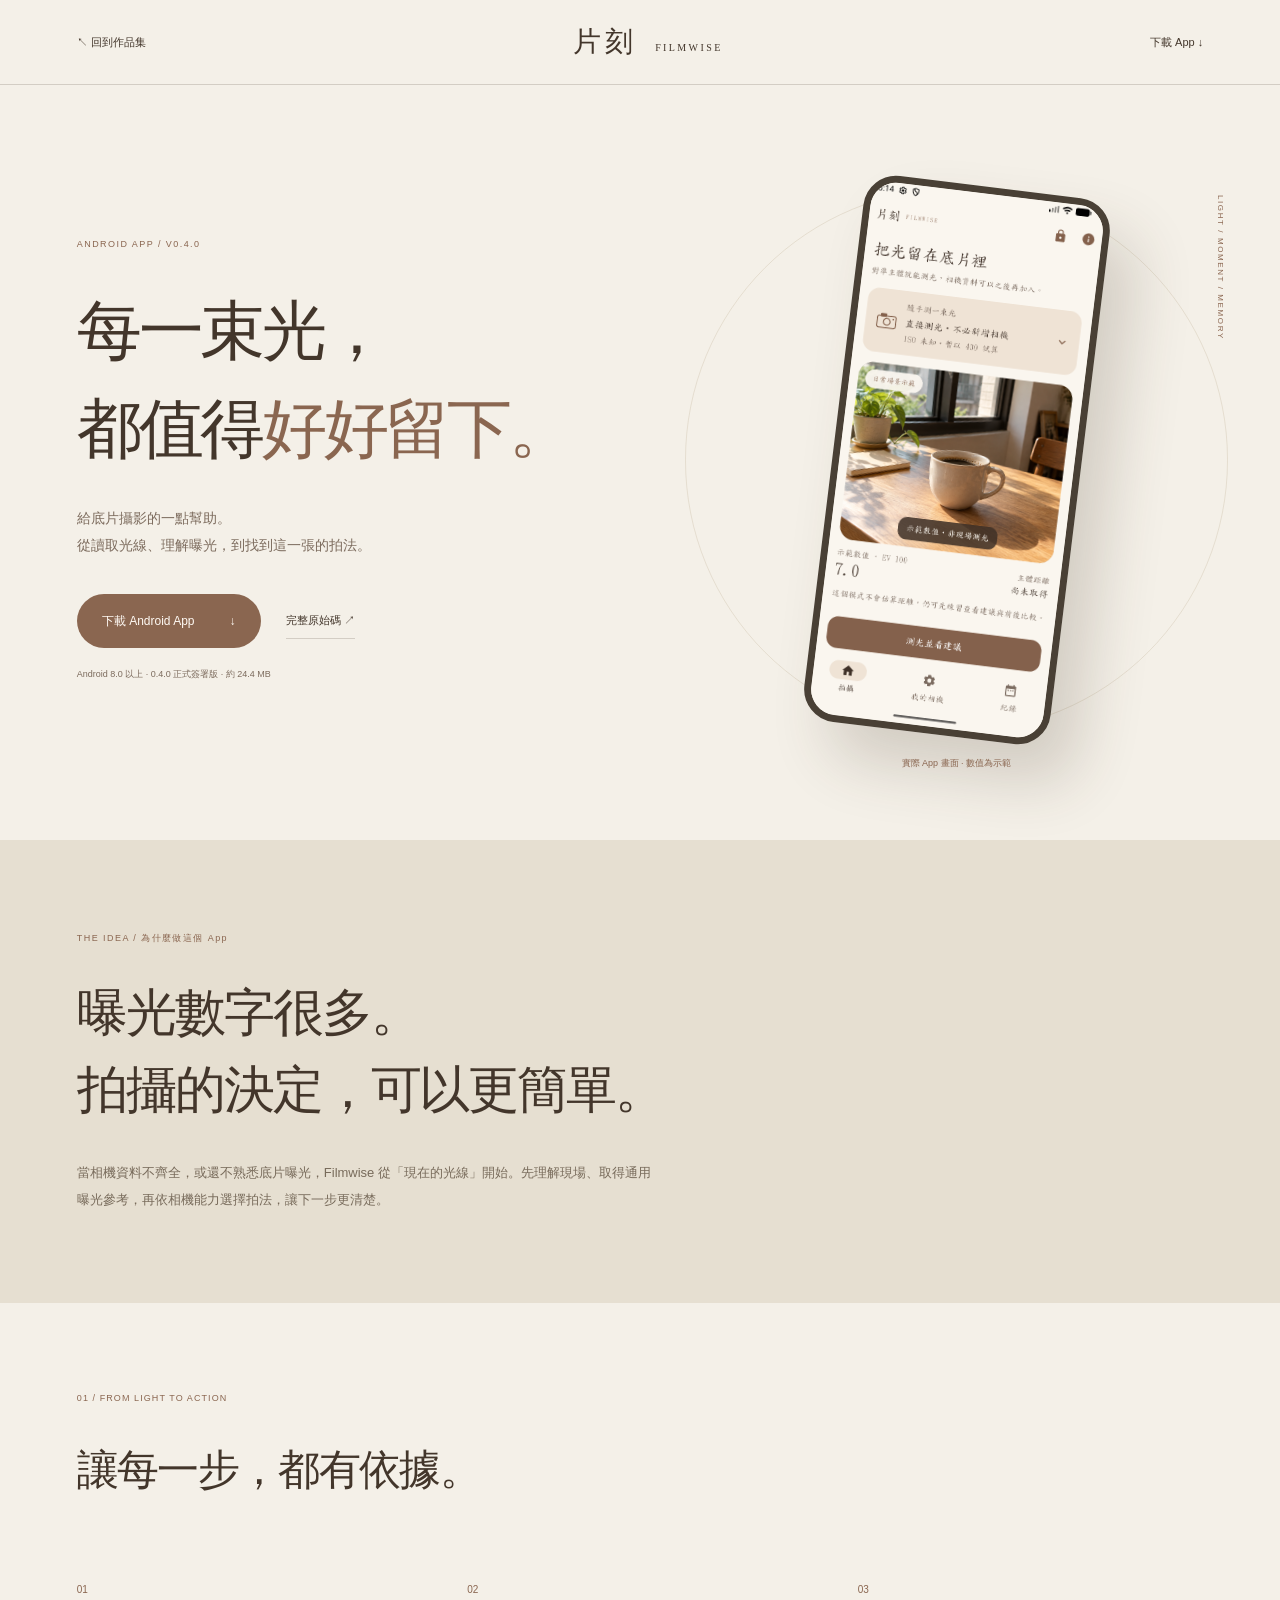
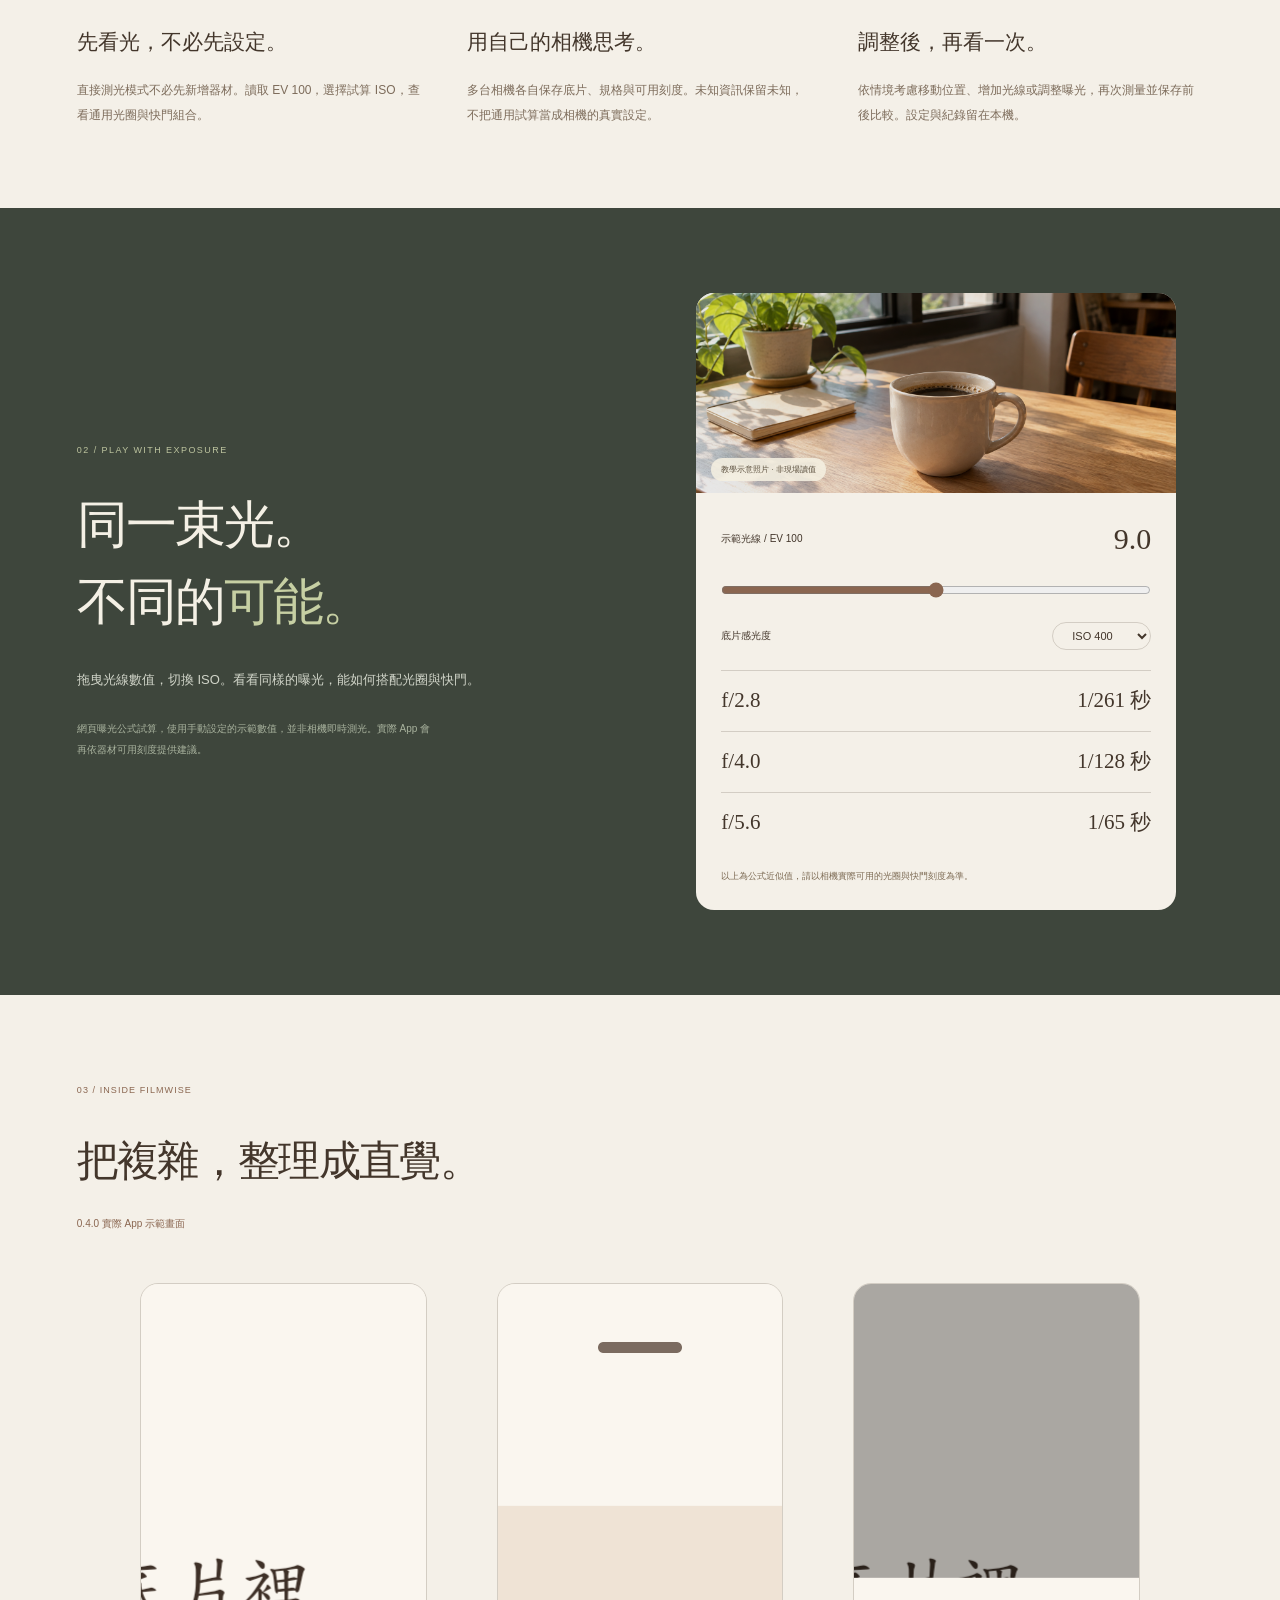
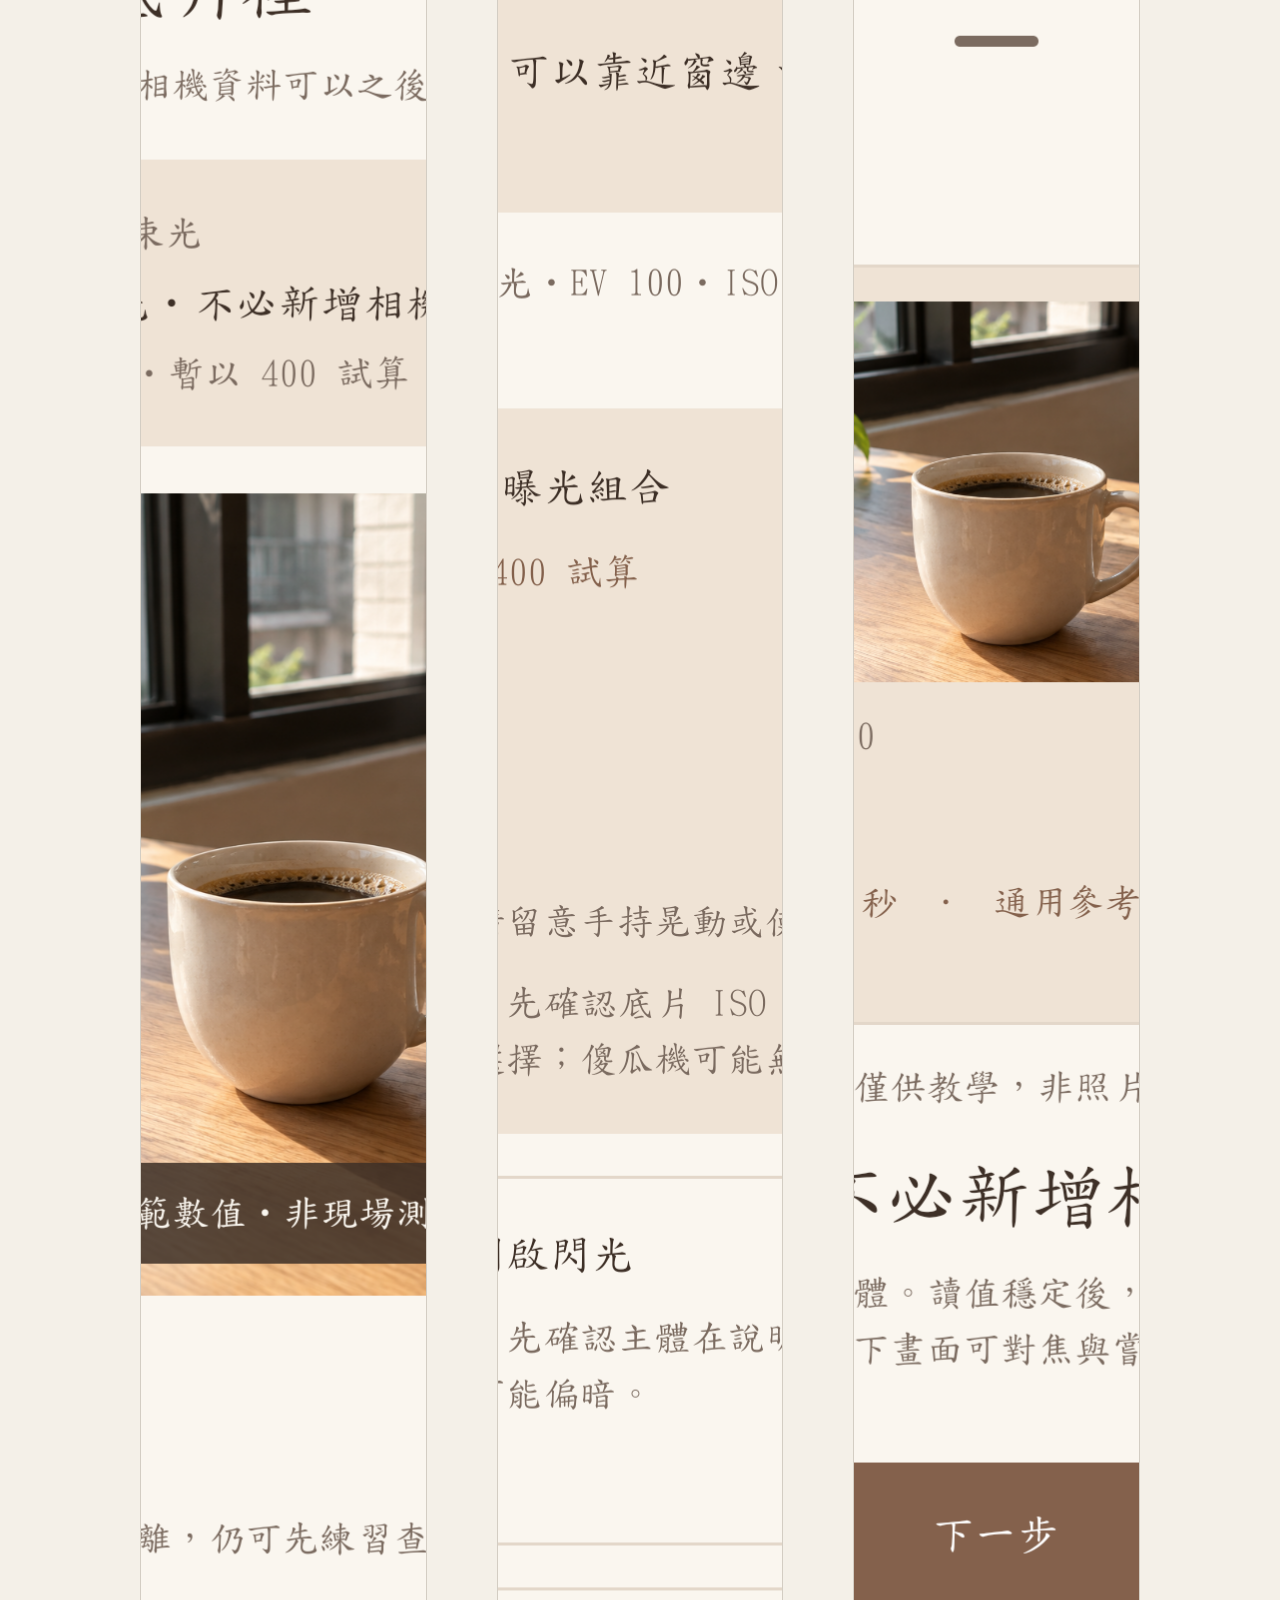
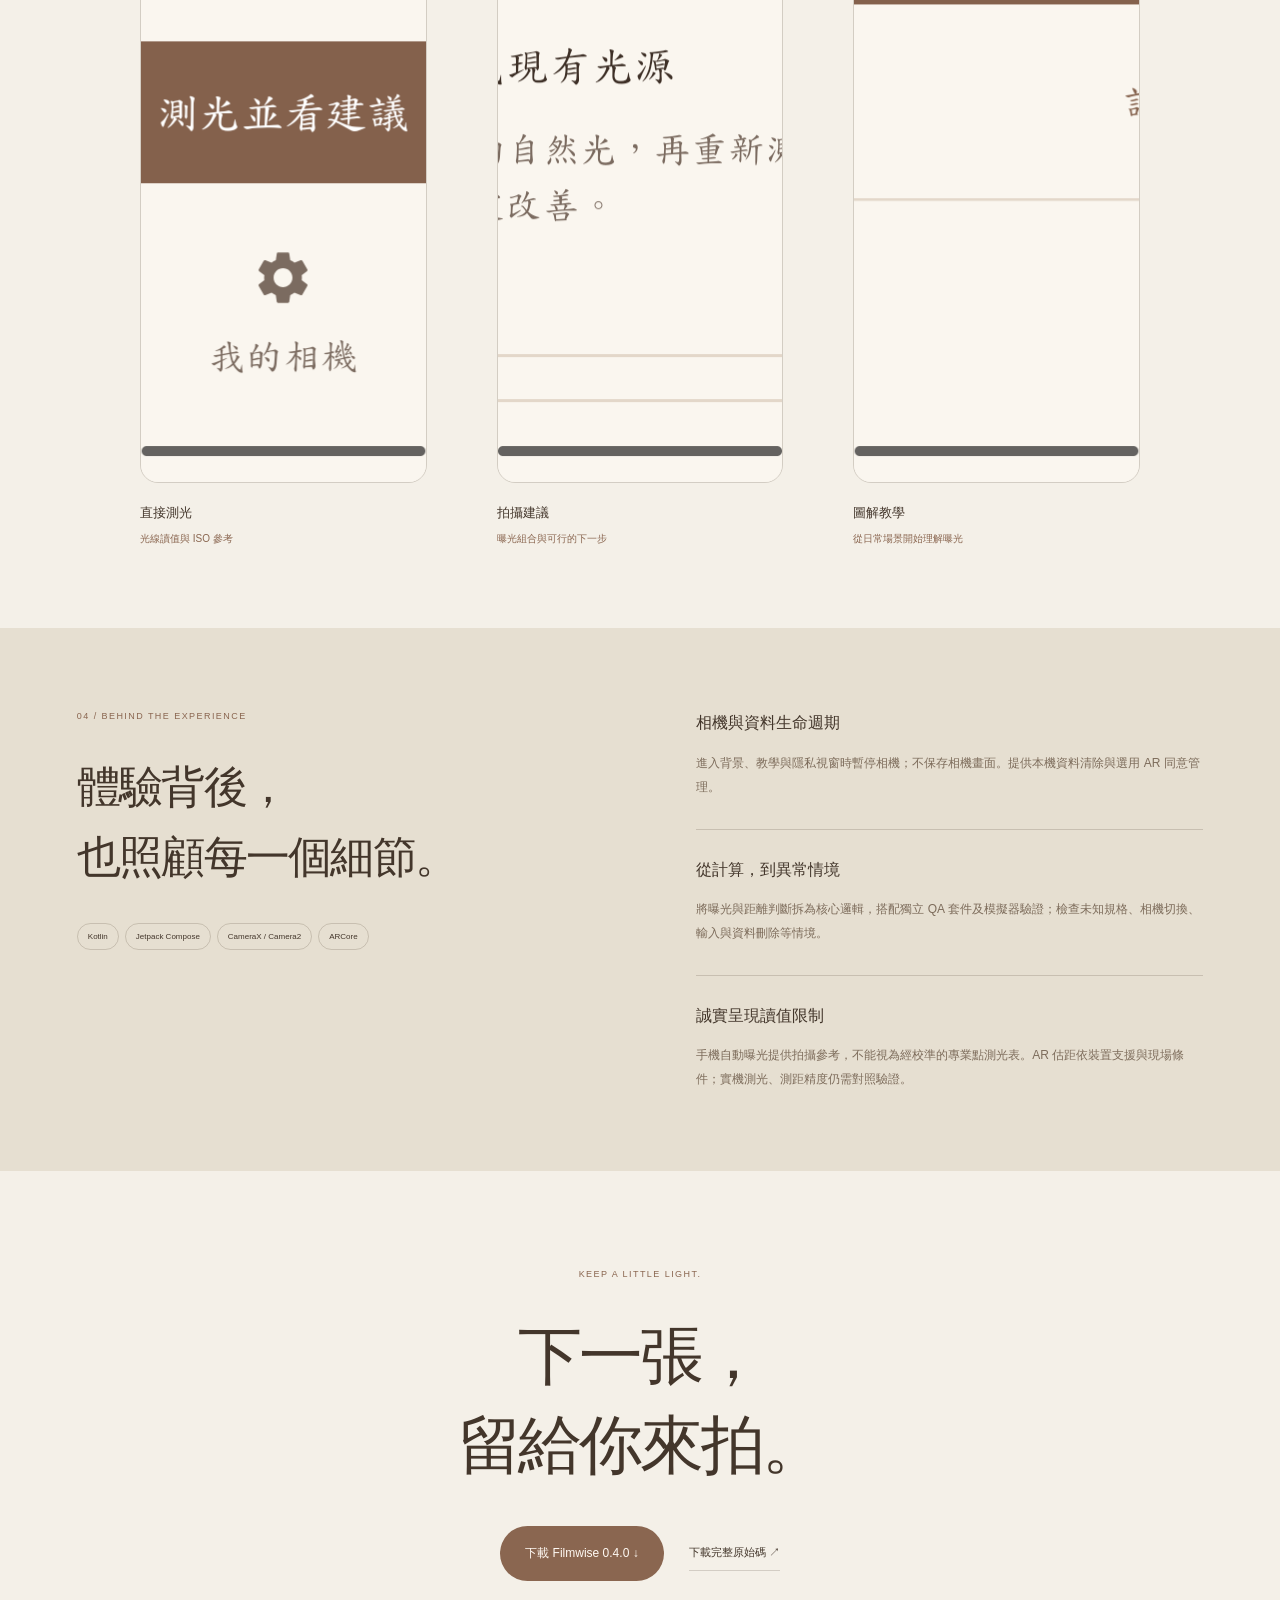
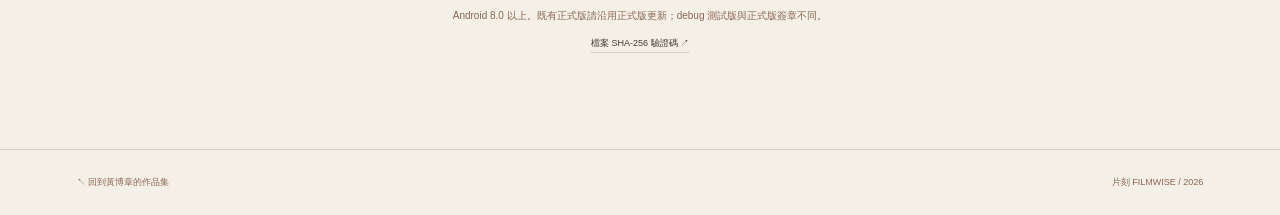
==== projects/filmwise/index.html @ e75cb373 "Redesign portfolio and showcase Filmwise, ColdChain and private Agent overview" ====
<!doctype html><html lang="zh-Hant"><head><meta charset="utf-8"><meta name="viewport" content="width=device-width,initial-scale=1"><meta name="theme-color" content="#f4f0e8"><title>片刻 Filmwise 0.4.0 — 把光留在底片裡。</title><meta name="description" content="Filmwise Android 測光 App：直接測光、ISO 換算、曝光參考、多相機設定與前後比較。探索實際畫面，體驗曝光試算，下載 Android App 與原始碼。"><link rel="icon" href="../../assets/favicon.svg"><link rel="stylesheet" href="filmwise.css"><script src="filmwise.js" defer></script></head><body><a class="skip" href="#main">跳至內容</a><header><a class="back" href="../../#filmwise">↖ 回到作品集</a><a class="wordmark" href="#home">片刻 <span>FILMWISE</span></a><a class="header-download" href="../../downloads/Filmwise-0.4.0-release.apk" download>下載 App ↓</a></header><main id="main"><section class="app-hero" id="home"><div class="hero-text"><p class="eyebrow">ANDROID APP / V0.4.0</p><h1>每一束光，<br>都值得<span>好好留下。</span></h1><p>給底片攝影的一點幫助。<br>從讀取光線、理解曝光，到找到這一張的拍法。</p><div class="hero-actions"><a class="button" href="../../downloads/Filmwise-0.4.0-release.apk" download>下載 Android App <span>↓</span></a><a class="source-link" href="../../downloads/Filmwise-0.4.0-source.zip" download>完整原始碼 ↗</a></div><p class="download-meta">Android 8.0 以上 · 0.4.0 正式簽署版 · 約 24.4 MB</p></div><div class="hero-device"><span class="device-orbit"></span><span class="device-caption">LIGHT / MOMENT / MEMORY</span><div class="device"><img src="../../assets/filmwise-meter.png" width="1080" height="2400" alt="Filmwise 0.4.0 直接測光的實際 App 示範畫面"></div><span class="image-caption">實際 App 畫面 · 數值為示範</span></div></section><section class="statement"><p class="eyebrow">THE IDEA / 為什麼做這個 App</p><h2>曝光數字很多。<br>拍攝的決定，可以更簡單。</h2><p>當相機資料不齊全，或還不熟悉底片曝光，Filmwise 從「現在的光線」開始。先理解現場、取得通用曝光參考，再依相機能力選擇拍法，讓下一步更清楚。</p></section><section class="features"><div class="section-title"><span>01 / FROM LIGHT TO ACTION</span><h2>讓每一步，都有依據。</h2></div><div class="feature-grid"><article><b>01</b><h3>先看光，不必先設定。</h3><p>直接測光模式不必先新增器材。讀取 EV 100，選擇試算 ISO，查看通用光圈與快門組合。</p></article><article><b>02</b><h3>用自己的相機思考。</h3><p>多台相機各自保存底片、規格與可用刻度。未知資訊保留未知，不把通用試算當成相機的真實設定。</p></article><article><b>03</b><h3>調整後，再看一次。</h3><p>依情境考慮移動位置、增加光線或調整曝光，再次測量並保存前後比較。設定與紀錄留在本機。</p></article></div></section><section class="simulator" id="try"><div class="sim-copy"><p class="eyebrow">02 / PLAY WITH EXPOSURE</p><h2>同一束光。<br>不同的<span>可能。</span></h2><p>拖曳光線數值，切換 ISO。看看同樣的曝光，能如何搭配光圈與快門。</p><p class="sim-note">網頁曝光公式試算，使用手動設定的示範數值，並非相機即時測光。實際 App 會再依器材可用刻度提供建議。</p></div><div class="sim-panel"><div class="sim-scene"><img src="../../assets/filmwise-scene.png" width="1536" height="1024" alt="窗邊咖啡桌的教學示意照片" loading="lazy"><span>教學示意照片 · 非現場讀值</span></div><div class="sim-controls"><div class="ev-header"><label for="ev-input">示範光線 / EV 100</label><output id="ev-value" for="ev-input">9.0</output></div><input id="ev-input" type="range" min="3" max="15" value="9" step="0.5"><div class="iso-row"><label for="iso-select">底片感光度</label><select id="iso-select"><option value="100">ISO 100</option><option value="200">ISO 200</option><option value="400" selected>ISO 400</option><option value="800">ISO 800</option><option value="1600">ISO 1600</option></select></div><div id="exposure-results" aria-live="polite" aria-atomic="true"></div><p id="exposure-note" class="exposure-note"></p></div></div></section><section class="screens"><div class="section-title"><span>03 / INSIDE FILMWISE</span><h2>把複雜，整理成直覺。</h2><p>0.4.0 實際 App 示範畫面</p></div><div class="screens-grid"><figure><img src="../../assets/filmwise-meter.png" width="1080" height="2400" loading="lazy" alt="Filmwise 直接測光首頁"><figcaption><b>直接測光</b><span>光線讀值與 ISO 參考</span></figcaption></figure><figure><img src="../../assets/filmwise-advice.png" width="1080" height="2400" loading="lazy" alt="Filmwise 的曝光參考與拍攝建議"><figcaption><b>拍攝建議</b><span>曝光組合與可行的下一步</span></figcaption></figure><figure><img src="../../assets/filmwise-tutorial.png" width="1080" height="2400" loading="lazy" alt="Filmwise 原生圖解教學"><figcaption><b>圖解教學</b><span>從日常場景開始理解曝光</span></figcaption></figure></div></section><section class="engineering"><div><p class="eyebrow">04 / BEHIND THE EXPERIENCE</p><h2>體驗背後，<br>也照顧每一個細節。</h2><div class="tech-tags"><span>Kotlin</span><span>Jetpack Compose</span><span>CameraX / Camera2</span><span>ARCore</span></div></div><div class="engineering-text"><article><h3>相機與資料生命週期</h3><p>進入背景、教學與隱私視窗時暫停相機；不保存相機畫面。提供本機資料清除與選用 AR 同意管理。</p></article><article><h3>從計算，到異常情境</h3><p>將曝光與距離判斷拆為核心邏輯，搭配獨立 QA 套件及模擬器驗證；檢查未知規格、相機切換、輸入與資料刪除等情境。</p></article><article><h3>誠實呈現讀值限制</h3><p>手機自動曝光提供拍攝參考，不能視為經校準的專業點測光表。AR 估距依裝置支援與現場條件；實機測光、測距精度仍需對照驗證。</p></article></div></section><section class="get-app"><p class="eyebrow">KEEP A LITTLE LIGHT.</p><h2>下一張，<br>留給你來拍。</h2><div class="hero-actions"><a class="button" href="../../downloads/Filmwise-0.4.0-release.apk" download>下載 Filmwise 0.4.0 ↓</a><a class="source-link" href="../../downloads/Filmwise-0.4.0-source.zip" download>下載完整原始碼 ↗</a></div><p>Android 8.0 以上。既有正式版請沿用正式版更新；debug 測試版與正式版簽章不同。</p><a class="checksum" href="../../downloads/SHA256SUMS.txt">檔案 SHA-256 驗證碼 ↗</a></section></main><footer><a href="../../#filmwise">↖ 回到黃博章的作品集</a><span>片刻 FILMWISE / 2026</span></footer></body></html>
---- projects/filmwise/filmwise.css ----
:root{--paper:#f4f0e8;--ink:#43362b;--brown:#8a6650;--line:#49382730;--pad:clamp(24px,6vw,96px)}
*{box-sizing:border-box}html{scroll-behavior:smooth;scroll-padding-top:90px}body{margin:0;background:var(--paper);color:var(--ink);font-family:Arial,"Microsoft JhengHei",sans-serif;font-size:14px;line-height:1.9}h1,h2,h3,p{margin:0}h1,h2,h3{font-weight:500}a{color:inherit;text-decoration:none}button,select,input{font:inherit}a:focus-visible,input:focus-visible,select:focus-visible{outline:3px solid #956d42;outline-offset:5px}img{max-width:100%;display:block}.skip{position:fixed;top:-100px}.skip:focus{top:10px;left:10px;z-index:99;background:white;padding:10px}
header{height:85px;padding:0 var(--pad);display:flex;justify-content:space-between;align-items:center;border-bottom:1px solid var(--line)}.back,.header-download{font-size:11px}.wordmark{font-family:Georgia,"KaiTi",serif;font-size:28px;letter-spacing:.13em}.wordmark span{font-size:10px;letter-spacing:.24em;margin-left:8px}
.app-hero{padding:75px var(--pad) 80px;display:grid;grid-template-columns:1.2fr 1fr;gap:40px;min-height:740px;align-items:center;overflow:hidden}.eyebrow{font-size:9px;letter-spacing:.16em;color:var(--brown);margin-bottom:28px}h1{font-size:clamp(42px,5.1vw,76px);line-height:1.5;letter-spacing:-.05em}h1 span,.sim-copy h2 span{color:var(--brown)}.hero-text>p:not(.eyebrow){font-size:14px;margin-top:28px;color:#7c6b5d}.hero-actions{display:flex;gap:25px;align-items:center;flex-wrap:wrap;margin-top:35px}.button{display:inline-flex;justify-content:space-between;gap:35px;padding:16px 25px;border-radius:40px;background:var(--brown);color:#fffaf4;font-size:12px;transition:background .3s,transform .3s}.button:hover{background:#503c2c;transform:translateY(-3px)}.source-link{font-size:11px;border-bottom:1px solid var(--line);padding:7px 0}.hero-text .download-meta{font-size:9px!important;margin-top:18px!important}
.hero-device{position:relative;display:grid;place-items:center;padding:25px;min-height:600px}.device{height:550px;aspect-ratio:1080/2400;overflow:hidden;border-radius:33px;border:7px solid #494035;box-shadow:30px 35px 60px #44372630;transform:rotate(7deg);animation:float 7s ease-in-out infinite}.device img{height:100%;width:100%;object-fit:cover;object-position:top}.device-orbit{position:absolute;width:110%;aspect-ratio:1;border-radius:50%;border:1px solid #8d6e4325;max-width:580px}.device-caption{position:absolute;right:-25px;top:35px;writing-mode:vertical-rl;font-size:8px;letter-spacing:.2em;color:var(--brown)}.image-caption{position:absolute;bottom:-12px;font-size:9px;color:var(--brown)}
.statement{padding:90px var(--pad);background:#e6dfd1}.statement h2{font-size:clamp(30px,4vw,56px);line-height:1.5;letter-spacing:-.04em}.statement>p:last-child{max-width:580px;color:#786b5b;margin-top:30px;line-height:2.1;font-size:13px}.features,.screens{padding:80px var(--pad)}.section-title>span{font-size:9px;color:var(--brown);letter-spacing:.12em}.section-title h2{font-size:clamp(26px,3.3vw,45px);margin-top:20px;letter-spacing:-.04em}.feature-grid{display:grid;grid-template-columns:repeat(3,1fr);gap:45px;margin-top:65px}.feature-grid b{font-size:10px;font-weight:400;color:var(--brown)}.feature-grid h3{font-size:21px;margin:20px 0 16px}.feature-grid p{font-size:12px;color:#7d6c5b;line-height:2.1}
.simulator{background:#3e463c;color:#f4f0e5;display:grid;grid-template-columns:1fr 1fr;gap:10%;padding:85px var(--pad);align-items:center}.sim-copy .eyebrow{color:#bdc49f}.sim-copy h2{font-size:clamp(32px,4vw,58px);line-height:1.5;letter-spacing:-.04em}.sim-copy h2 span{color:#c6cfa3}.sim-copy>p:not(.eyebrow){font-size:13px;line-height:2.1;color:#d1d5c9;margin-top:25px}.sim-copy .sim-note{font-size:10px!important;color:#a9b39e!important;max-width:360px}.sim-panel{background:#f4f0e8;color:var(--ink);border-radius:18px;overflow:hidden;max-width:480px}.sim-scene{position:relative;height:200px;overflow:hidden}.sim-scene img{width:100%;height:100%;object-fit:cover;transition:filter .3s}.sim-scene>span{position:absolute;left:15px;bottom:12px;background:#f5f0e2df;color:#5c503e;padding:4px 10px;border-radius:20px;font-size:8px}.sim-controls{padding:25px}.ev-header{display:flex;justify-content:space-between;align-items:center}.ev-header label{font-size:10px}.ev-header output{font-size:30px;line-height:1.4;font-family:Georgia,serif}input[type=range]{accent-color:var(--brown);width:100%;margin:18px 0 20px;min-height:24px}.iso-row{display:flex;justify-content:space-between;align-items:center;margin-bottom:20px}.iso-row label{font-size:10px}.iso-row select{border:1px solid var(--line);background:transparent;border-radius:30px;padding:6px 15px;font-size:11px;color:var(--ink)}.exposure-row{display:flex;justify-content:space-between;padding:10px 0;border-top:1px solid var(--line);font-family:Georgia,serif;font-size:21px}.exposure-note{font-size:9px;color:#7d6b54;line-height:1.9;margin-top:15px}
.screens .section-title p{font-size:10px;color:var(--brown);margin-top:12px}.screens-grid{display:grid;grid-template-columns:repeat(3,1fr);gap:7%;margin:50px auto 0;max-width:1000px}.screens figure{margin:0;min-width:0}.screens figure img{border-radius:18px;border:1px solid var(--line);width:100%;aspect-ratio:1080/2400;object-fit:cover;object-position:top}.screens figcaption{margin-top:18px}.screens figcaption b{display:block;font-size:13px;font-weight:400}.screens figcaption span{display:block;color:var(--brown);font-size:10px;margin-top:4px}
.engineering{display:grid;grid-template-columns:1fr 1fr;gap:10%;padding:80px var(--pad);background:#e6dfd1}.engineering h2{font-size:clamp(27px,3.4vw,46px);line-height:1.6;letter-spacing:-.04em}.tech-tags{display:flex;flex-wrap:wrap;gap:6px;margin-top:30px}.tech-tags span{padding:5px 10px;border:1px solid var(--line);border-radius:20px;font-size:8px}.engineering-text article+article{margin-top:30px;padding-top:25px;border-top:1px solid var(--line)}.engineering-text h3{font-size:16px;margin-bottom:12px}.engineering-text p{font-size:12px;color:#7d6c5b;line-height:2}.get-app{padding:95px var(--pad);text-align:center}.get-app h2{font-size:clamp(40px,5vw,70px);line-height:1.4;letter-spacing:-.05em}.get-app .hero-actions{justify-content:center}.get-app>p:not(.eyebrow){font-size:10px;margin-top:25px;color:var(--brown)}.checksum{font-size:9px;display:inline-block;margin-top:10px;border-bottom:1px solid var(--line)}footer{display:flex;justify-content:space-between;border-top:1px solid var(--line);padding:24px var(--pad);font-size:9px;color:var(--brown)}@keyframes float{0%,100%{transform:rotate(7deg) translateY(0)}50%{transform:rotate(5deg) translateY(-14px)}}
.no-motion,.no-motion *{animation:none!important;transition:none!important;scroll-behavior:auto!important}
@media(max-width:700px){header{height:70px}.wordmark{font-size:22px}.wordmark span{display:none}.back,.header-download{font-size:10px}.app-hero{display:block;padding-top:50px}.eyebrow{margin-bottom:23px}h1{font-size:43px}.hero-text>p:not(.eyebrow){font-size:12px}.hero-actions{gap:22px}.button{font-size:11px;padding:14px 20px;gap:20px}.hero-device{min-height:560px;margin-top:40px;padding:20px 0}.device{height:500px}.device-caption{right:0}.statement{padding:55px var(--pad)}.statement h2{font-size:31px}.features,.screens{padding:55px var(--pad)}.section-title h2{font-size:29px}.feature-grid{display:block;margin-top:35px}.feature-grid article+article{margin-top:25px;padding-top:25px;border-top:1px solid var(--line)}.feature-grid h3{margin-top:10px}.simulator{display:block;padding:55px var(--pad)}.sim-copy h2{font-size:38px}.sim-panel{margin:35px auto 0}.sim-copy .sim-note{max-width:none}.screens-grid{display:flex;overflow-x:auto;gap:20px;scroll-snap-type:x mandatory;margin-top:30px;padding-bottom:20px}.screens figure{flex:0 0 71%;scroll-snap-align:start}.screens figure img{border-radius:16px}.engineering{display:block;padding:55px var(--pad)}.engineering h2{font-size:30px}.engineering-text{margin-top:40px}.get-app{padding:60px var(--pad)}.get-app h2{font-size:47px}.get-app .hero-actions{gap:17px;flex-direction:column}footer{gap:15px;font-size:8px}}@media(prefers-reduced-motion:reduce){html{scroll-behavior:auto}*,*:before,*:after{animation:none!important;transition:none!important}}
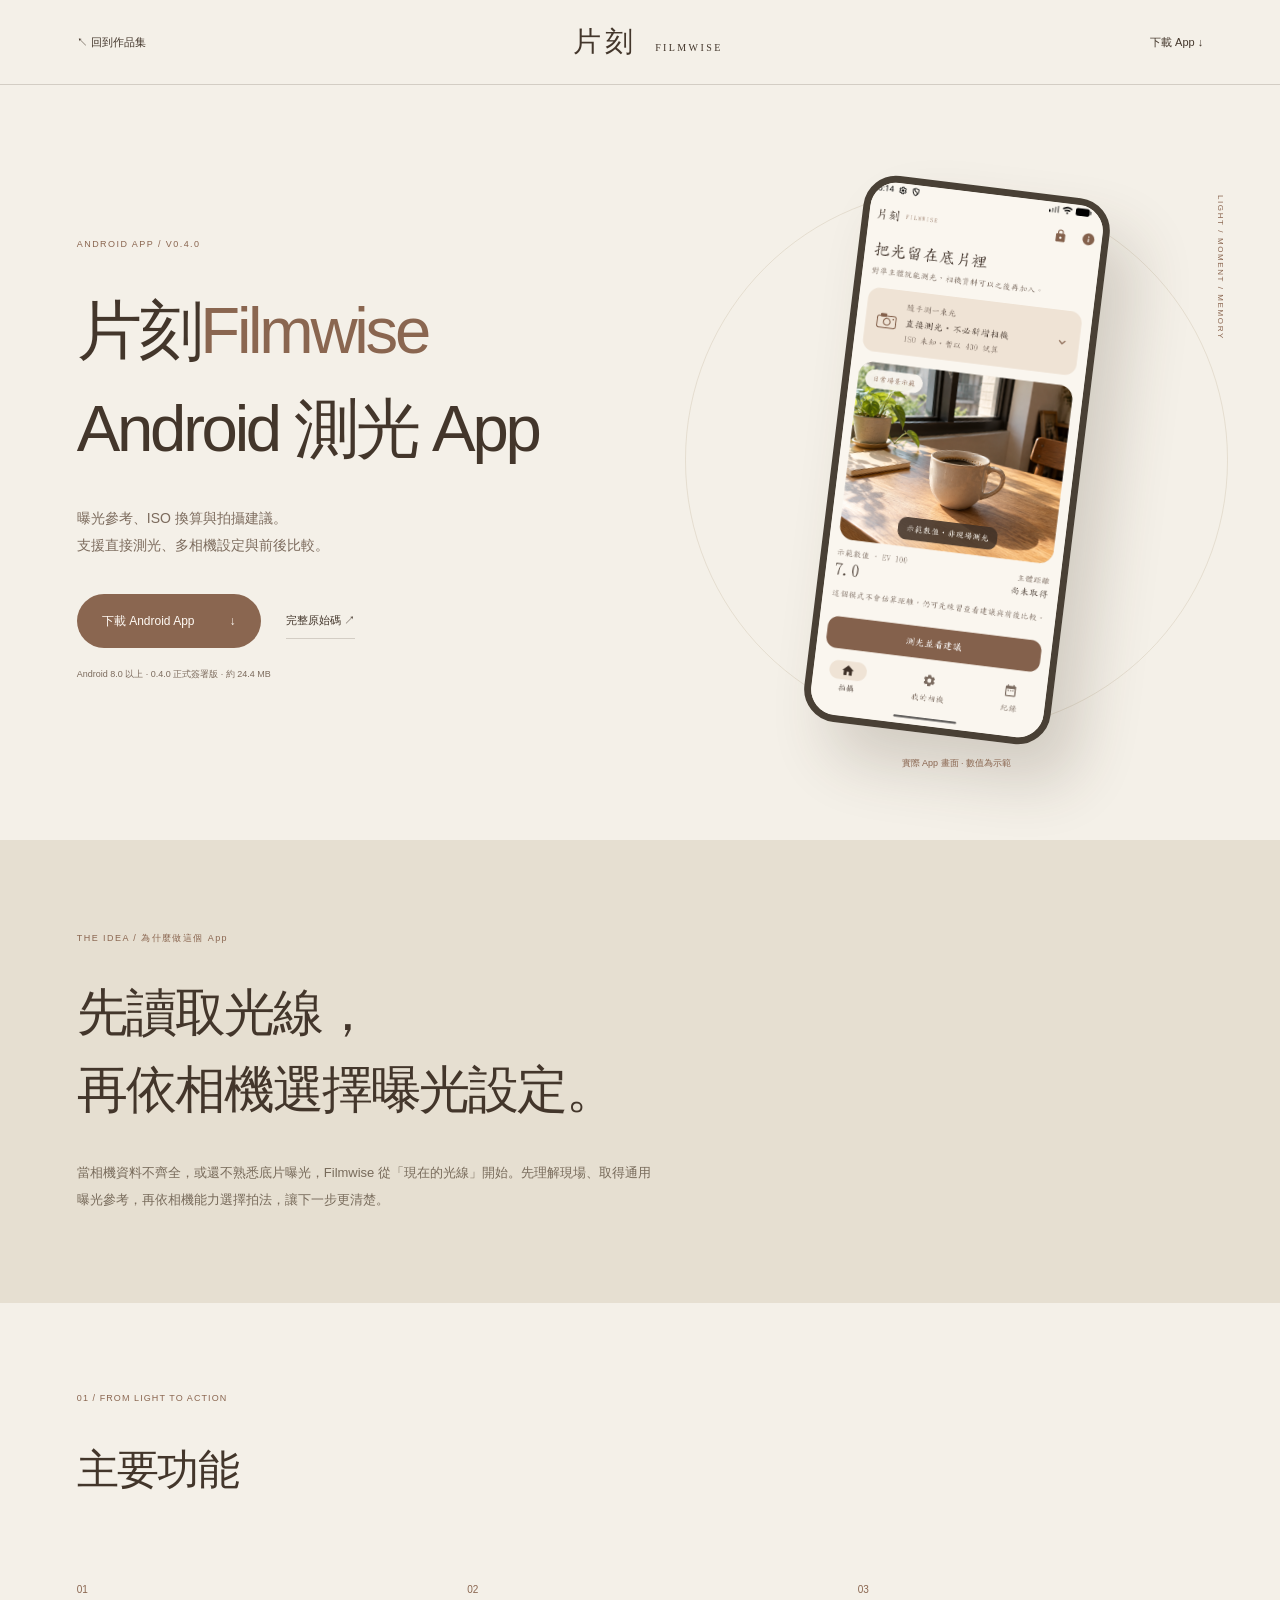
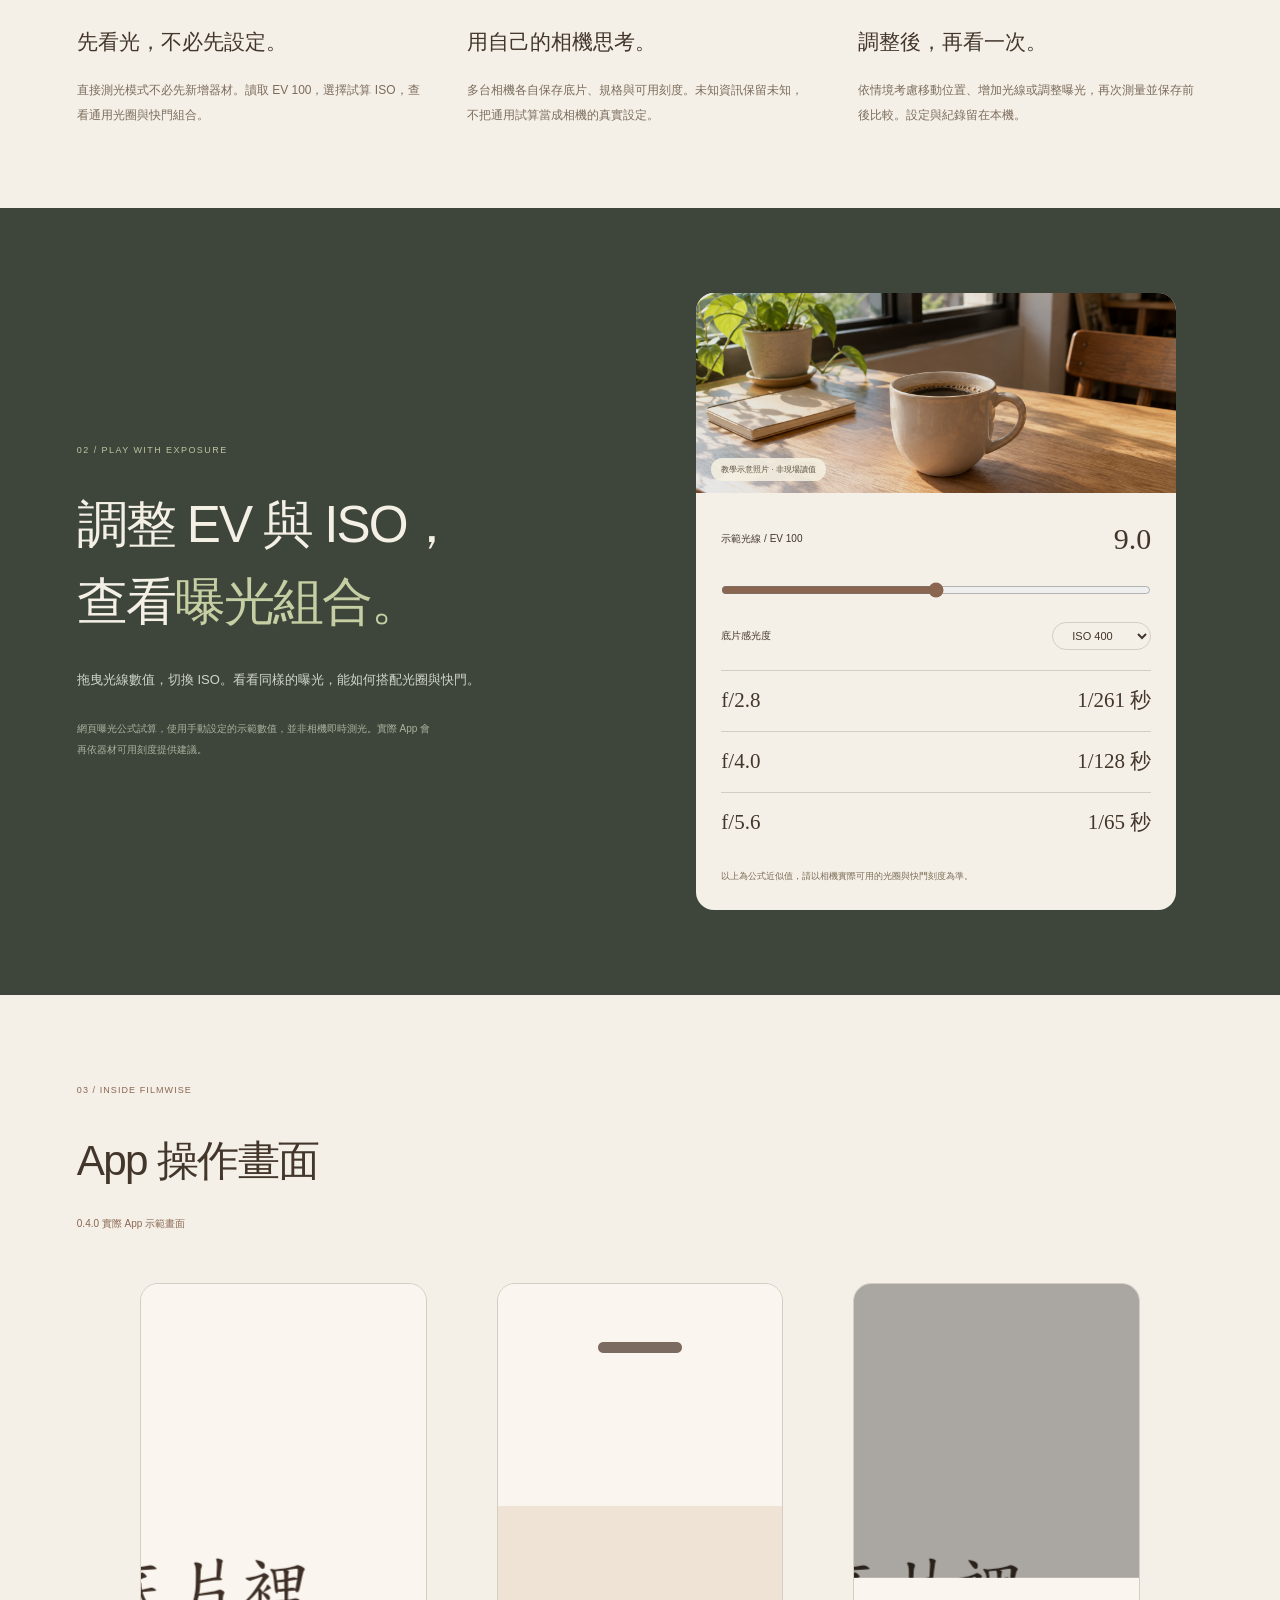
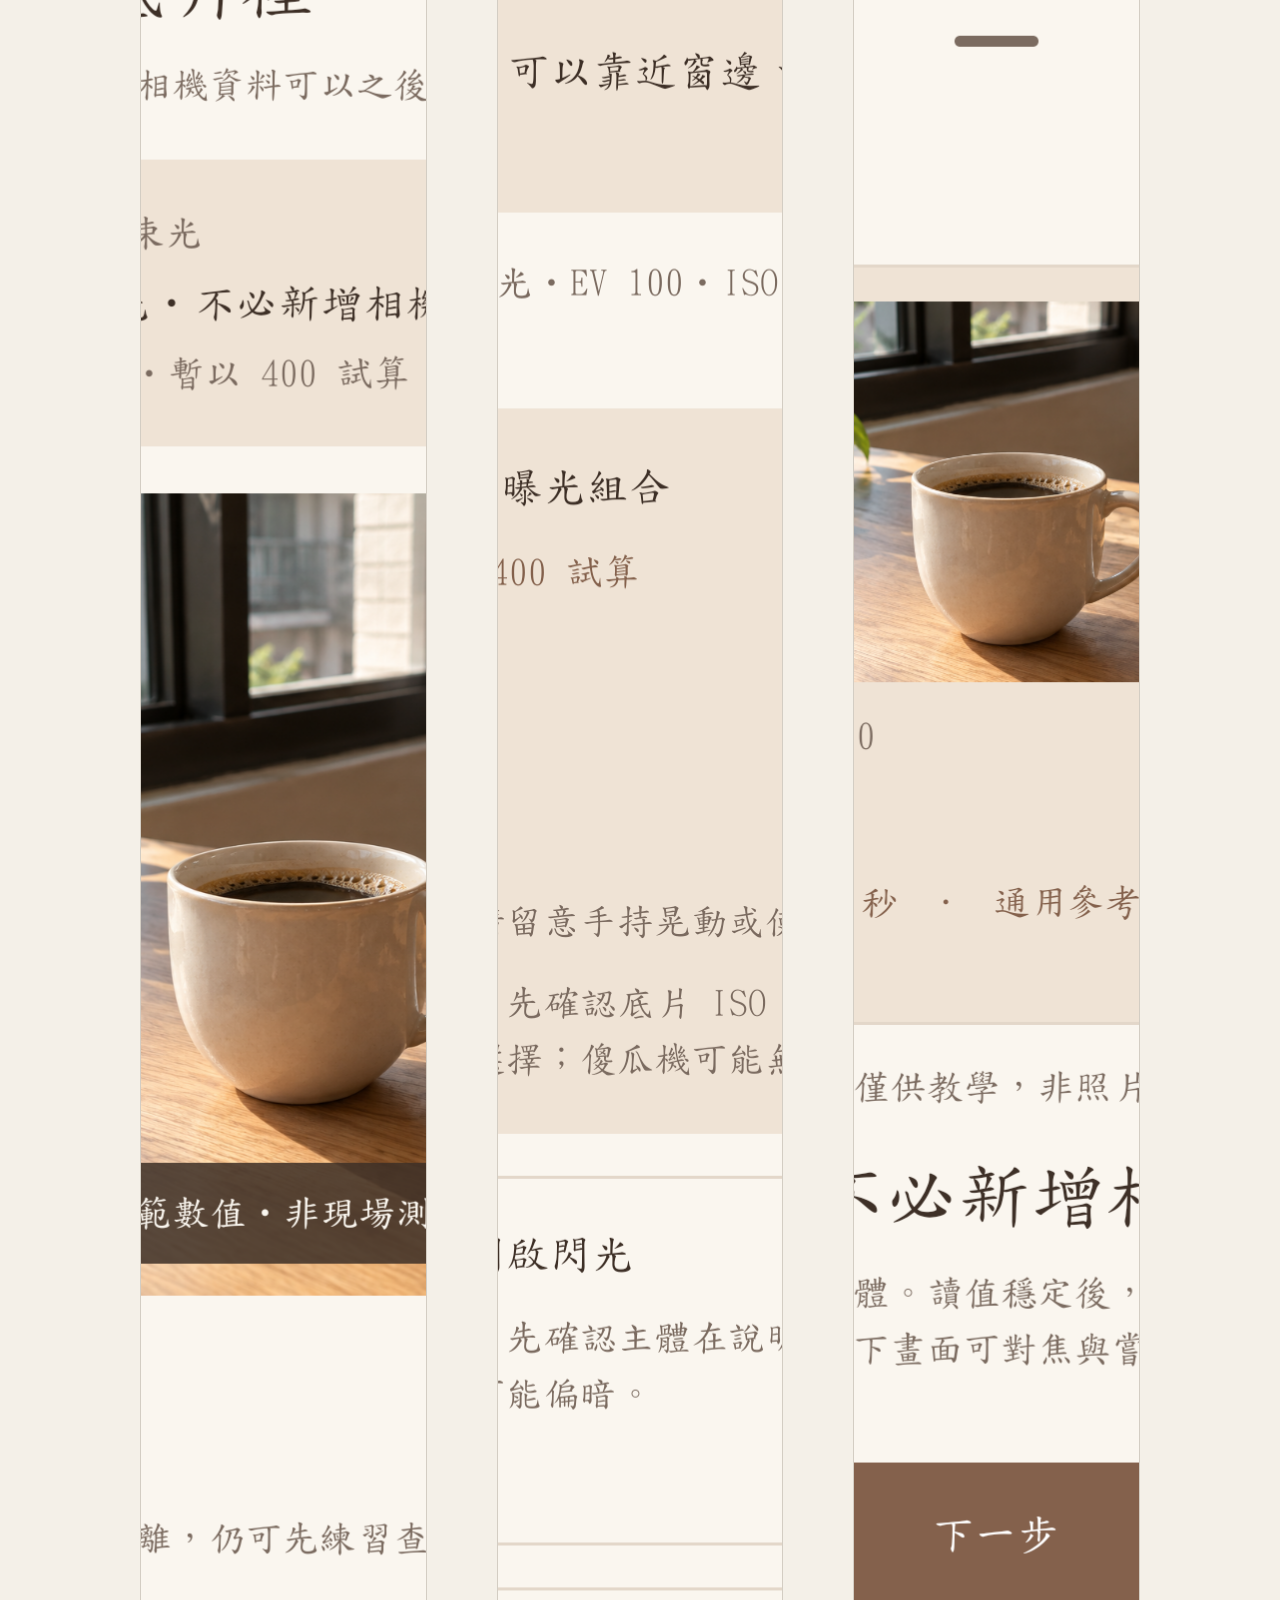
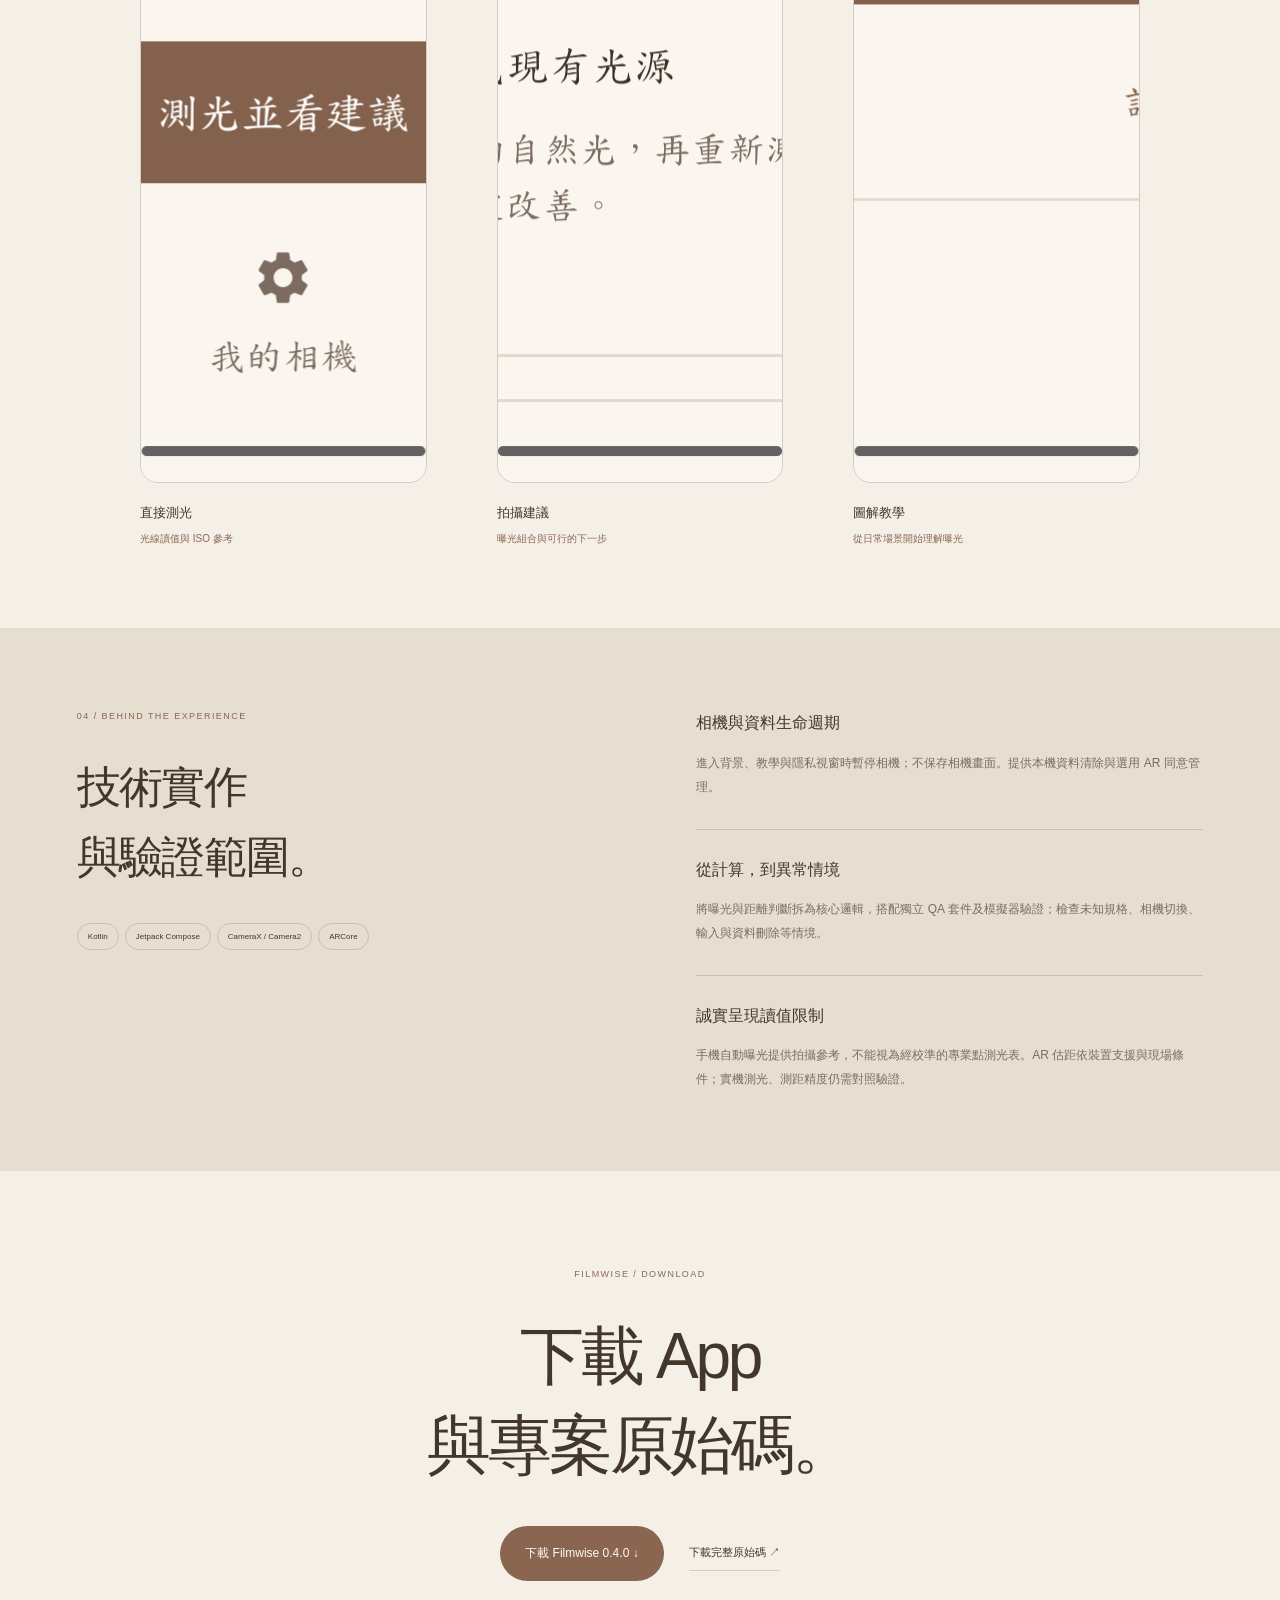
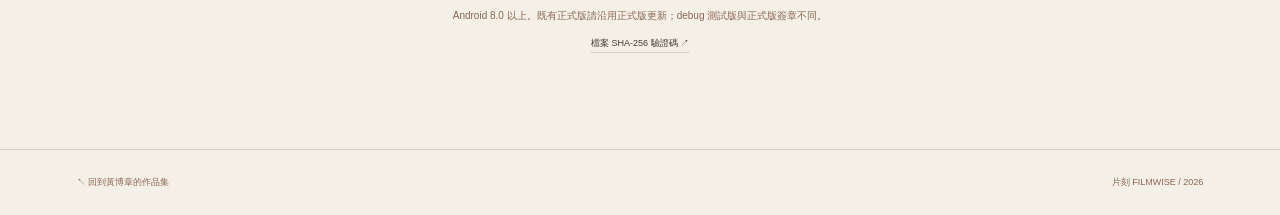
==== commit 388b6327: "Refine project presentation, add morphing showcase and remove GitHub links" ====
--- a/projects/filmwise/index.html
+++ b/projects/filmwise/index.html
@@ -1 +1 @@
-<!doctype html><html lang="zh-Hant"><head><meta charset="utf-8"><meta name="viewport" content="width=device-width,initial-scale=1"><meta name="theme-color" content="#f4f0e8"><title>片刻 Filmwise 0.4.0 — 把光留在底片裡。</title><meta name="description" content="Filmwise Android 測光 App：直接測光、ISO 換算、曝光參考、多相機設定與前後比較。探索實際畫面，體驗曝光試算，下載 Android App 與原始碼。"><link rel="icon" href="../../assets/favicon.svg"><link rel="stylesheet" href="filmwise.css"><script src="filmwise.js" defer></script></head><body><a class="skip" href="#main">跳至內容</a><header><a class="back" href="../../#filmwise">↖ 回到作品集</a><a class="wordmark" href="#home">片刻 <span>FILMWISE</span></a><a class="header-download" href="../../downloads/Filmwise-0.4.0-release.apk" download>下載 App ↓</a></header><main id="main"><section class="app-hero" id="home"><div class="hero-text"><p class="eyebrow">ANDROID APP / V0.4.0</p><h1>每一束光，<br>都值得<span>好好留下。</span></h1><p>給底片攝影的一點幫助。<br>從讀取光線、理解曝光，到找到這一張的拍法。</p><div class="hero-actions"><a class="button" href="../../downloads/Filmwise-0.4.0-release.apk" download>下載 Android App <span>↓</span></a><a class="source-link" href="../../downloads/Filmwise-0.4.0-source.zip" download>完整原始碼 ↗</a></div><p class="download-meta">Android 8.0 以上 · 0.4.0 正式簽署版 · 約 24.4 MB</p></div><div class="hero-device"><span class="device-orbit"></span><span class="device-caption">LIGHT / MOMENT / MEMORY</span><div class="device"><img src="../../assets/filmwise-meter.png" width="1080" height="2400" alt="Filmwise 0.4.0 直接測光的實際 App 示範畫面"></div><span class="image-caption">實際 App 畫面 · 數值為示範</span></div></section><section class="statement"><p class="eyebrow">THE IDEA / 為什麼做這個 App</p><h2>曝光數字很多。<br>拍攝的決定，可以更簡單。</h2><p>當相機資料不齊全，或還不熟悉底片曝光，Filmwise 從「現在的光線」開始。先理解現場、取得通用曝光參考，再依相機能力選擇拍法，讓下一步更清楚。</p></section><section class="features"><div class="section-title"><span>01 / FROM LIGHT TO ACTION</span><h2>讓每一步，都有依據。</h2></div><div class="feature-grid"><article><b>01</b><h3>先看光，不必先設定。</h3><p>直接測光模式不必先新增器材。讀取 EV 100，選擇試算 ISO，查看通用光圈與快門組合。</p></article><article><b>02</b><h3>用自己的相機思考。</h3><p>多台相機各自保存底片、規格與可用刻度。未知資訊保留未知，不把通用試算當成相機的真實設定。</p></article><article><b>03</b><h3>調整後，再看一次。</h3><p>依情境考慮移動位置、增加光線或調整曝光，再次測量並保存前後比較。設定與紀錄留在本機。</p></article></div></section><section class="simulator" id="try"><div class="sim-copy"><p class="eyebrow">02 / PLAY WITH EXPOSURE</p><h2>同一束光。<br>不同的<span>可能。</span></h2><p>拖曳光線數值，切換 ISO。看看同樣的曝光，能如何搭配光圈與快門。</p><p class="sim-note">網頁曝光公式試算，使用手動設定的示範數值，並非相機即時測光。實際 App 會再依器材可用刻度提供建議。</p></div><div class="sim-panel"><div class="sim-scene"><img src="../../assets/filmwise-scene.png" width="1536" height="1024" alt="窗邊咖啡桌的教學示意照片" loading="lazy"><span>教學示意照片 · 非現場讀值</span></div><div class="sim-controls"><div class="ev-header"><label for="ev-input">示範光線 / EV 100</label><output id="ev-value" for="ev-input">9.0</output></div><input id="ev-input" type="range" min="3" max="15" value="9" step="0.5"><div class="iso-row"><label for="iso-select">底片感光度</label><select id="iso-select"><option value="100">ISO 100</option><option value="200">ISO 200</option><option value="400" selected>ISO 400</option><option value="800">ISO 800</option><option value="1600">ISO 1600</option></select></div><div id="exposure-results" aria-live="polite" aria-atomic="true"></div><p id="exposure-note" class="exposure-note"></p></div></div></section><section class="screens"><div class="section-title"><span>03 / INSIDE FILMWISE</span><h2>把複雜，整理成直覺。</h2><p>0.4.0 實際 App 示範畫面</p></div><div class="screens-grid"><figure><img src="../../assets/filmwise-meter.png" width="1080" height="2400" loading="lazy" alt="Filmwise 直接測光首頁"><figcaption><b>直接測光</b><span>光線讀值與 ISO 參考</span></figcaption></figure><figure><img src="../../assets/filmwise-advice.png" width="1080" height="2400" loading="lazy" alt="Filmwise 的曝光參考與拍攝建議"><figcaption><b>拍攝建議</b><span>曝光組合與可行的下一步</span></figcaption></figure><figure><img src="../../assets/filmwise-tutorial.png" width="1080" height="2400" loading="lazy" alt="Filmwise 原生圖解教學"><figcaption><b>圖解教學</b><span>從日常場景開始理解曝光</span></figcaption></figure></div></section><section class="engineering"><div><p class="eyebrow">04 / BEHIND THE EXPERIENCE</p><h2>體驗背後，<br>也照顧每一個細節。</h2><div class="tech-tags"><span>Kotlin</span><span>Jetpack Compose</span><span>CameraX / Camera2</span><span>ARCore</span></div></div><div class="engineering-text"><article><h3>相機與資料生命週期</h3><p>進入背景、教學與隱私視窗時暫停相機；不保存相機畫面。提供本機資料清除與選用 AR 同意管理。</p></article><article><h3>從計算，到異常情境</h3><p>將曝光與距離判斷拆為核心邏輯，搭配獨立 QA 套件及模擬器驗證；檢查未知規格、相機切換、輸入與資料刪除等情境。</p></article><article><h3>誠實呈現讀值限制</h3><p>手機自動曝光提供拍攝參考，不能視為經校準的專業點測光表。AR 估距依裝置支援與現場條件；實機測光、測距精度仍需對照驗證。</p></article></div></section><section class="get-app"><p class="eyebrow">KEEP A LITTLE LIGHT.</p><h2>下一張，<br>留給你來拍。</h2><div class="hero-actions"><a class="button" href="../../downloads/Filmwise-0.4.0-release.apk" download>下載 Filmwise 0.4.0 ↓</a><a class="source-link" href="../../downloads/Filmwise-0.4.0-source.zip" download>下載完整原始碼 ↗</a></div><p>Android 8.0 以上。既有正式版請沿用正式版更新；debug 測試版與正式版簽章不同。</p><a class="checksum" href="../../downloads/SHA256SUMS.txt">檔案 SHA-256 驗證碼 ↗</a></section></main><footer><a href="../../#filmwise">↖ 回到黃博章的作品集</a><span>片刻 FILMWISE / 2026</span></footer></body></html>
+<!doctype html><html lang="zh-Hant"><head><meta charset="utf-8"><meta name="viewport" content="width=device-width,initial-scale=1"><meta name="theme-color" content="#f4f0e8"><title>片刻 Filmwise 0.4.0 — 把光留在底片裡。</title><meta name="description" content="Filmwise Android 測光 App：直接測光、ISO 換算、曝光參考、多相機設定與前後比較。探索實際畫面，體驗曝光試算，下載 Android App 與原始碼。"><link rel="icon" href="../../assets/favicon.svg"><link rel="stylesheet" href="filmwise.css"><script src="filmwise.js" defer></script></head><body><a class="skip" href="#main">跳至內容</a><header><a class="back" href="../../#filmwise">↖ 回到作品集</a><a class="wordmark" href="#home">片刻 <span>FILMWISE</span></a><a class="header-download" href="../../downloads/Filmwise-0.4.0-release.apk" download>下載 App ↓</a></header><main id="main"><section class="app-hero" id="home"><div class="hero-text"><p class="eyebrow">ANDROID APP / V0.4.0</p><h1>片刻<span>Filmwise</span><br>Android 測光 App</h1><p>曝光參考、ISO 換算與拍攝建議。<br>支援直接測光、多相機設定與前後比較。</p><div class="hero-actions"><a class="button" href="../../downloads/Filmwise-0.4.0-release.apk" download>下載 Android App <span>↓</span></a><a class="source-link" href="../../downloads/Filmwise-0.4.0-source.zip" download>完整原始碼 ↗</a></div><p class="download-meta">Android 8.0 以上 · 0.4.0 正式簽署版 · 約 24.4 MB</p></div><div class="hero-device"><span class="device-orbit"></span><span class="device-caption">LIGHT / MOMENT / MEMORY</span><div class="device"><img src="../../assets/filmwise-meter.png" width="1080" height="2400" alt="Filmwise 0.4.0 直接測光的實際 App 示範畫面"></div><span class="image-caption">實際 App 畫面 · 數值為示範</span></div></section><section class="statement"><p class="eyebrow">THE IDEA / 為什麼做這個 App</p><h2>先讀取光線，<br>再依相機選擇曝光設定。</h2><p>當相機資料不齊全，或還不熟悉底片曝光，Filmwise 從「現在的光線」開始。先理解現場、取得通用曝光參考，再依相機能力選擇拍法，讓下一步更清楚。</p></section><section class="features"><div class="section-title"><span>01 / FROM LIGHT TO ACTION</span><h2>主要功能</h2></div><div class="feature-grid"><article><b>01</b><h3>先看光，不必先設定。</h3><p>直接測光模式不必先新增器材。讀取 EV 100，選擇試算 ISO，查看通用光圈與快門組合。</p></article><article><b>02</b><h3>用自己的相機思考。</h3><p>多台相機各自保存底片、規格與可用刻度。未知資訊保留未知，不把通用試算當成相機的真實設定。</p></article><article><b>03</b><h3>調整後，再看一次。</h3><p>依情境考慮移動位置、增加光線或調整曝光，再次測量並保存前後比較。設定與紀錄留在本機。</p></article></div></section><section class="simulator" id="try"><div class="sim-copy"><p class="eyebrow">02 / PLAY WITH EXPOSURE</p><h2>調整 EV 與 ISO，<br>查看<span>曝光組合。</span></h2><p>拖曳光線數值，切換 ISO。看看同樣的曝光，能如何搭配光圈與快門。</p><p class="sim-note">網頁曝光公式試算，使用手動設定的示範數值，並非相機即時測光。實際 App 會再依器材可用刻度提供建議。</p></div><div class="sim-panel"><div class="sim-scene"><img src="../../assets/filmwise-scene.png" width="1536" height="1024" alt="窗邊咖啡桌的教學示意照片" loading="lazy"><span>教學示意照片 · 非現場讀值</span></div><div class="sim-controls"><div class="ev-header"><label for="ev-input">示範光線 / EV 100</label><output id="ev-value" for="ev-input">9.0</output></div><input id="ev-input" type="range" min="3" max="15" value="9" step="0.5"><div class="iso-row"><label for="iso-select">底片感光度</label><select id="iso-select"><option value="100">ISO 100</option><option value="200">ISO 200</option><option value="400" selected>ISO 400</option><option value="800">ISO 800</option><option value="1600">ISO 1600</option></select></div><div id="exposure-results" aria-live="polite" aria-atomic="true"></div><p id="exposure-note" class="exposure-note"></p></div></div></section><section class="screens"><div class="section-title"><span>03 / INSIDE FILMWISE</span><h2>App 操作畫面</h2><p>0.4.0 實際 App 示範畫面</p></div><div class="screens-grid"><figure><img src="../../assets/filmwise-meter.png" width="1080" height="2400" loading="lazy" alt="Filmwise 直接測光首頁"><figcaption><b>直接測光</b><span>光線讀值與 ISO 參考</span></figcaption></figure><figure><img src="../../assets/filmwise-advice.png" width="1080" height="2400" loading="lazy" alt="Filmwise 的曝光參考與拍攝建議"><figcaption><b>拍攝建議</b><span>曝光組合與可行的下一步</span></figcaption></figure><figure><img src="../../assets/filmwise-tutorial.png" width="1080" height="2400" loading="lazy" alt="Filmwise 原生圖解教學"><figcaption><b>圖解教學</b><span>從日常場景開始理解曝光</span></figcaption></figure></div></section><section class="engineering"><div><p class="eyebrow">04 / BEHIND THE EXPERIENCE</p><h2>技術實作<br>與驗證範圍。</h2><div class="tech-tags"><span>Kotlin</span><span>Jetpack Compose</span><span>CameraX / Camera2</span><span>ARCore</span></div></div><div class="engineering-text"><article><h3>相機與資料生命週期</h3><p>進入背景、教學與隱私視窗時暫停相機；不保存相機畫面。提供本機資料清除與選用 AR 同意管理。</p></article><article><h3>從計算，到異常情境</h3><p>將曝光與距離判斷拆為核心邏輯，搭配獨立 QA 套件及模擬器驗證；檢查未知規格、相機切換、輸入與資料刪除等情境。</p></article><article><h3>誠實呈現讀值限制</h3><p>手機自動曝光提供拍攝參考，不能視為經校準的專業點測光表。AR 估距依裝置支援與現場條件；實機測光、測距精度仍需對照驗證。</p></article></div></section><section class="get-app"><p class="eyebrow">FILMWISE / DOWNLOAD</p><h2>下載 App<br>與專案原始碼。</h2><div class="hero-actions"><a class="button" href="../../downloads/Filmwise-0.4.0-release.apk" download>下載 Filmwise 0.4.0 ↓</a><a class="source-link" href="../../downloads/Filmwise-0.4.0-source.zip" download>下載完整原始碼 ↗</a></div><p>Android 8.0 以上。既有正式版請沿用正式版更新；debug 測試版與正式版簽章不同。</p><a class="checksum" href="../../downloads/SHA256SUMS.txt">檔案 SHA-256 驗證碼 ↗</a></section></main><footer><a href="../../#filmwise">↖ 回到黃博章的作品集</a><span>片刻 FILMWISE / 2026</span></footer></body></html>
--- a/projects/filmwise/filmwise.css
+++ b/projects/filmwise/filmwise.css
@@ -9,3 +9,4 @@
 .engineering{display:grid;grid-template-columns:1fr 1fr;gap:10%;padding:80px var(--pad);background:#e6dfd1}.engineering h2{font-size:clamp(27px,3.4vw,46px);line-height:1.6;letter-spacing:-.04em}.tech-tags{display:flex;flex-wrap:wrap;gap:6px;margin-top:30px}.tech-tags span{padding:5px 10px;border:1px solid var(--line);border-radius:20px;font-size:8px}.engineering-text article+article{margin-top:30px;padding-top:25px;border-top:1px solid var(--line)}.engineering-text h3{font-size:16px;margin-bottom:12px}.engineering-text p{font-size:12px;color:#7d6c5b;line-height:2}.get-app{padding:95px var(--pad);text-align:center}.get-app h2{font-size:clamp(40px,5vw,70px);line-height:1.4;letter-spacing:-.05em}.get-app .hero-actions{justify-content:center}.get-app>p:not(.eyebrow){font-size:10px;margin-top:25px;color:var(--brown)}.checksum{font-size:9px;display:inline-block;margin-top:10px;border-bottom:1px solid var(--line)}footer{display:flex;justify-content:space-between;border-top:1px solid var(--line);padding:24px var(--pad);font-size:9px;color:var(--brown)}@keyframes float{0%,100%{transform:rotate(7deg) translateY(0)}50%{transform:rotate(5deg) translateY(-14px)}}
 .no-motion,.no-motion *{animation:none!important;transition:none!important;scroll-behavior:auto!important}
 @media(max-width:700px){header{height:70px}.wordmark{font-size:22px}.wordmark span{display:none}.back,.header-download{font-size:10px}.app-hero{display:block;padding-top:50px}.eyebrow{margin-bottom:23px}h1{font-size:43px}.hero-text>p:not(.eyebrow){font-size:12px}.hero-actions{gap:22px}.button{font-size:11px;padding:14px 20px;gap:20px}.hero-device{min-height:560px;margin-top:40px;padding:20px 0}.device{height:500px}.device-caption{right:0}.statement{padding:55px var(--pad)}.statement h2{font-size:31px}.features,.screens{padding:55px var(--pad)}.section-title h2{font-size:29px}.feature-grid{display:block;margin-top:35px}.feature-grid article+article{margin-top:25px;padding-top:25px;border-top:1px solid var(--line)}.feature-grid h3{margin-top:10px}.simulator{display:block;padding:55px var(--pad)}.sim-copy h2{font-size:38px}.sim-panel{margin:35px auto 0}.sim-copy .sim-note{max-width:none}.screens-grid{display:flex;overflow-x:auto;gap:20px;scroll-snap-type:x mandatory;margin-top:30px;padding-bottom:20px}.screens figure{flex:0 0 71%;scroll-snap-align:start}.screens figure img{border-radius:16px}.engineering{display:block;padding:55px var(--pad)}.engineering h2{font-size:30px}.engineering-text{margin-top:40px}.get-app{padding:60px var(--pad)}.get-app h2{font-size:47px}.get-app .hero-actions{gap:17px;flex-direction:column}footer{gap:15px;font-size:8px}}@media(prefers-reduced-motion:reduce){html{scroll-behavior:auto}*,*:before,*:after{animation:none!important;transition:none!important}}
+@media(max-width:700px){h1{font-size:clamp(30px,8.8vw,43px)}}
